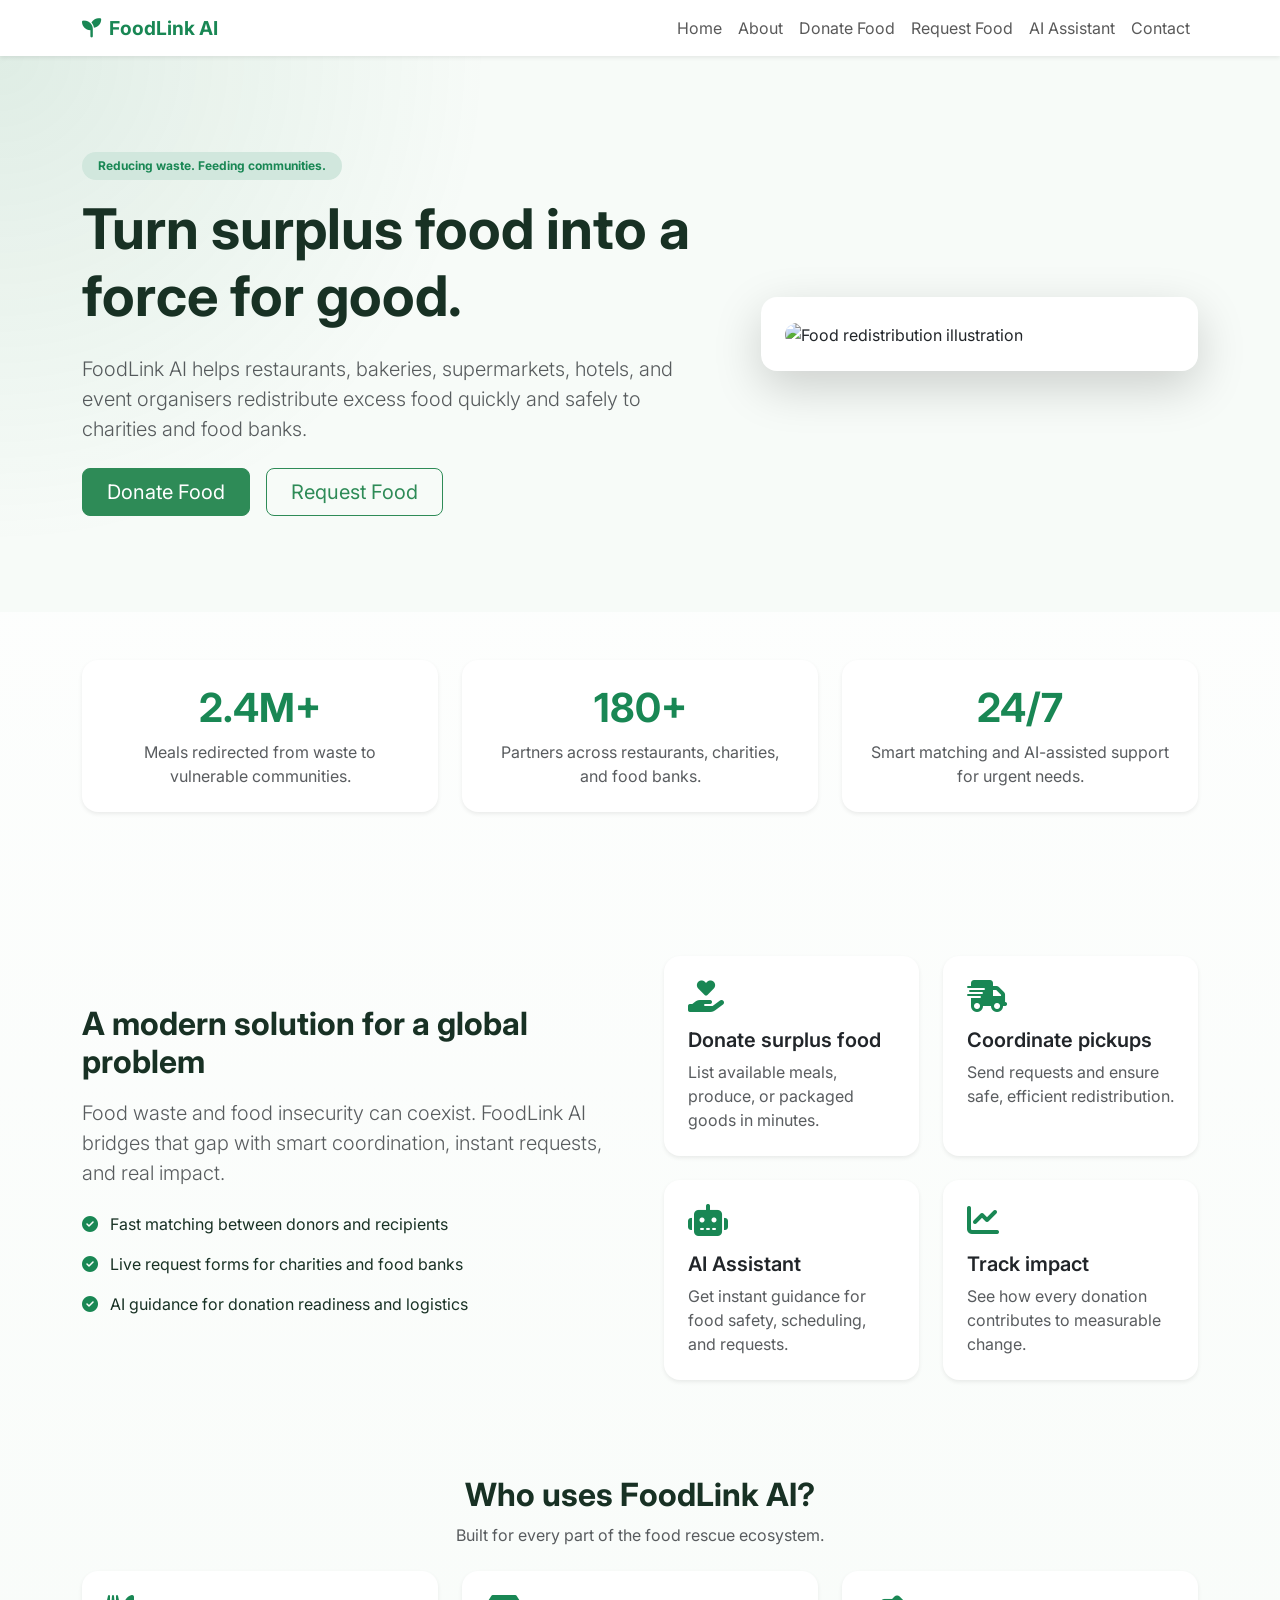
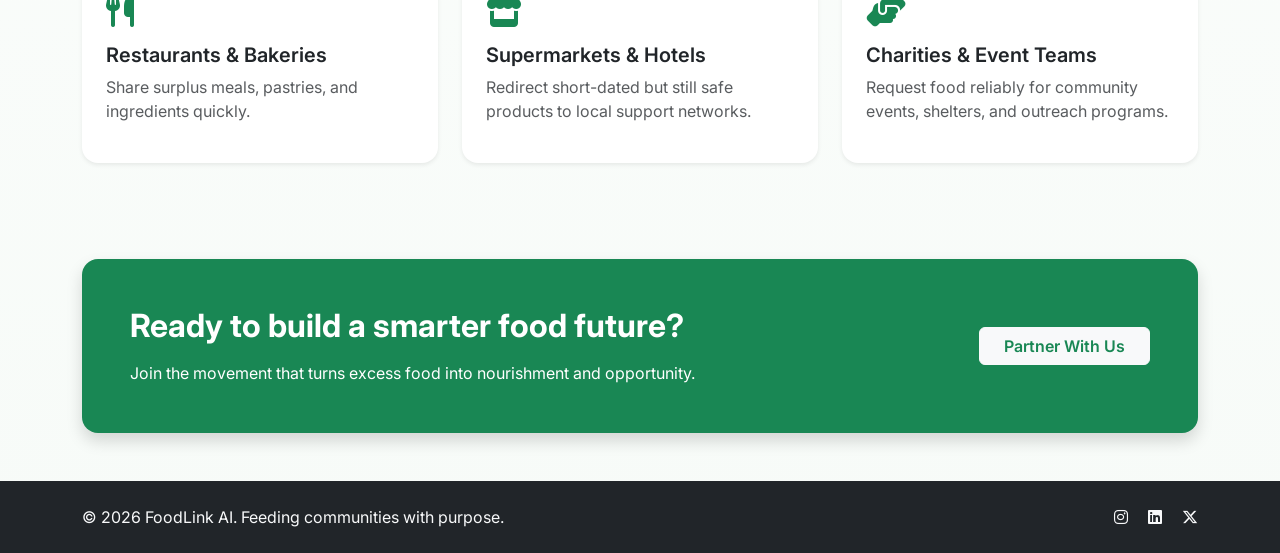
==== index.html @ a80600c2 "Website Created" ====
<!DOCTYPE html>
<html lang="en">
  <head>
    <meta charset="UTF-8" />
    <meta name="viewport" content="width=device-width, initial-scale=1.0" />
    <title>FoodLink AI | Smart Food Redistribution</title>
    <meta
      name="description"
      content="FoodLink AI connects surplus food providers with charities and food banks through a smart, modern redistribution platform."
    />
    <link href="https://cdn.jsdelivr.net/npm/bootstrap@5.3.3/dist/css/bootstrap.min.css" rel="stylesheet" />
    <link rel="stylesheet" href="https://cdnjs.cloudflare.com/ajax/libs/font-awesome/6.5.2/css/all.min.css" />
    <link href="https://fonts.googleapis.com/css2?family=Inter:wght@400;500;600;700;800&display=swap" rel="stylesheet" />
    <link rel="stylesheet" href="assets/css/styles.css" />
  </head>
  <body>
    <nav class="navbar navbar-expand-lg navbar-light bg-white shadow-sm sticky-top">
      <div class="container">
        <a class="navbar-brand fw-bold text-success" href="index.html">
          <i class="fa-solid fa-seedling me-2"></i>FoodLink AI
        </a>
        <button class="navbar-toggler" type="button" data-bs-toggle="collapse" data-bs-target="#navbarNav">
          <span class="navbar-toggler-icon"></span>
        </button>
        <div class="collapse navbar-collapse" id="navbarNav">
          <ul class="navbar-nav ms-auto">
            <li class="nav-item"><a class="nav-link" href="index.html">Home</a></li>
            <li class="nav-item"><a class="nav-link" href="about.html">About</a></li>
            <li class="nav-item"><a class="nav-link" href="donate.html">Donate Food</a></li>
            <li class="nav-item"><a class="nav-link" href="request.html">Request Food</a></li>
            <li class="nav-item"><a class="nav-link" href="ai-assistant.html">AI Assistant</a></li>
            <li class="nav-item"><a class="nav-link" href="contact.html">Contact</a></li>
          </ul>
        </div>
      </div>
    </nav>

    <header class="hero-section py-5">
      <div class="container py-5">
        <div class="row align-items-center g-5">
          <div class="col-lg-7">
            <span class="badge rounded-pill bg-success-subtle text-success px-3 py-2 mb-3">Reducing waste. Feeding communities.</span>
            <h1 class="display-4 fw-bold mb-4">Turn surplus food into a force for good.</h1>
            <p class="lead text-muted mb-4">
              FoodLink AI helps restaurants, bakeries, supermarkets, hotels, and event organisers redistribute excess food quickly and safely to charities and food banks.
            </p>
            <div class="d-flex flex-wrap gap-3">
              <a class="btn btn-success btn-lg px-4" href="donate.html">Donate Food</a>
              <a class="btn btn-outline-success btn-lg px-4" href="request.html">Request Food</a>
            </div>
          </div>
          <div class="col-lg-5">
            <div class="card shadow-lg border-0 rounded-4">
              <div class="card-body p-4">
                <img src="https://images.unsplash.com/photo-1547592180-85f173990554?auto=format&fit=crop&w=900&q=80" alt="Food redistribution illustration" class="img-fluid rounded-4" />
              </div>
            </div>
          </div>
        </div>
      </div>
    </header>

    <main>
      <section class="container py-5">
        <div class="row text-center g-4 mb-5">
          <div class="col-md-4">
            <div class="card h-100 border-0 shadow-sm rounded-4">
              <div class="card-body p-4">
                <h3 class="fw-bold display-6 text-success">2.4M+</h3>
                <p class="text-muted mb-0">Meals redirected from waste to vulnerable communities.</p>
              </div>
            </div>
          </div>
          <div class="col-md-4">
            <div class="card h-100 border-0 shadow-sm rounded-4">
              <div class="card-body p-4">
                <h3 class="fw-bold display-6 text-success">180+</h3>
                <p class="text-muted mb-0">Partners across restaurants, charities, and food banks.</p>
              </div>
            </div>
          </div>
          <div class="col-md-4">
            <div class="card h-100 border-0 shadow-sm rounded-4">
              <div class="card-body p-4">
                <h3 class="fw-bold display-6 text-success">24/7</h3>
                <p class="text-muted mb-0">Smart matching and AI-assisted support for urgent needs.</p>
              </div>
            </div>
          </div>
        </div>
      </section>

      <section class="container py-5">
        <div class="row align-items-center g-5">
          <div class="col-lg-6">
            <h2 class="fw-bold mb-3">A modern solution for a global problem</h2>
            <p class="text-muted lead">
              Food waste and food insecurity can coexist. FoodLink AI bridges that gap with smart coordination, instant requests, and real impact.
            </p>
            <ul class="list-unstyled mt-4">
              <li class="mb-3"><i class="fa-solid fa-circle-check text-success me-2"></i> Fast matching between donors and recipients</li>
              <li class="mb-3"><i class="fa-solid fa-circle-check text-success me-2"></i> Live request forms for charities and food banks</li>
              <li class="mb-3"><i class="fa-solid fa-circle-check text-success me-2"></i> AI guidance for donation readiness and logistics</li>
            </ul>
          </div>
          <div class="col-lg-6">
            <div class="row g-4">
              <div class="col-sm-6">
                <div class="card h-100 border-0 shadow-sm rounded-4">
                  <div class="card-body p-4">
                    <i class="fa-solid fa-hand-holding-heart fa-2x text-success mb-3"></i>
                    <h5 class="fw-semibold">Donate surplus food</h5>
                    <p class="text-muted mb-0">List available meals, produce, or packaged goods in minutes.</p>
                  </div>
                </div>
              </div>
              <div class="col-sm-6">
                <div class="card h-100 border-0 shadow-sm rounded-4">
                  <div class="card-body p-4">
                    <i class="fa-solid fa-truck-fast fa-2x text-success mb-3"></i>
                    <h5 class="fw-semibold">Coordinate pickups</h5>
                    <p class="text-muted mb-0">Send requests and ensure safe, efficient redistribution.</p>
                  </div>
                </div>
              </div>
              <div class="col-sm-6">
                <div class="card h-100 border-0 shadow-sm rounded-4">
                  <div class="card-body p-4">
                    <i class="fa-solid fa-robot fa-2x text-success mb-3"></i>
                    <h5 class="fw-semibold">AI Assistant</h5>
                    <p class="text-muted mb-0">Get instant guidance for food safety, scheduling, and requests.</p>
                  </div>
                </div>
              </div>
              <div class="col-sm-6">
                <div class="card h-100 border-0 shadow-sm rounded-4">
                  <div class="card-body p-4">
                    <i class="fa-solid fa-chart-line fa-2x text-success mb-3"></i>
                    <h5 class="fw-semibold">Track impact</h5>
                    <p class="text-muted mb-0">See how every donation contributes to measurable change.</p>
                  </div>
                </div>
              </div>
            </div>
          </div>
        </div>
      </section>

      <section class="container py-5">
        <div class="text-center mb-4">
          <h2 class="fw-bold">Who uses FoodLink AI?</h2>
          <p class="text-muted">Built for every part of the food rescue ecosystem.</p>
        </div>
        <div class="row g-4">
          <div class="col-md-4">
            <div class="card h-100 border-0 shadow-sm rounded-4">
              <div class="card-body p-4">
                <i class="fa-solid fa-utensils fa-2x text-success mb-3"></i>
                <h5 class="fw-semibold">Restaurants & Bakeries</h5>
                <p class="text-muted">Share surplus meals, pastries, and ingredients quickly.</p>
              </div>
            </div>
          </div>
          <div class="col-md-4">
            <div class="card h-100 border-0 shadow-sm rounded-4">
              <div class="card-body p-4">
                <i class="fa-solid fa-store fa-2x text-success mb-3"></i>
                <h5 class="fw-semibold">Supermarkets & Hotels</h5>
                <p class="text-muted">Redirect short-dated but still safe products to local support networks.</p>
              </div>
            </div>
          </div>
          <div class="col-md-4">
            <div class="card h-100 border-0 shadow-sm rounded-4">
              <div class="card-body p-4">
                <i class="fa-solid fa-handshake-angle fa-2x text-success mb-3"></i>
                <h5 class="fw-semibold">Charities & Event Teams</h5>
                <p class="text-muted">Request food reliably for community events, shelters, and outreach programs.</p>
              </div>
            </div>
          </div>
        </div>
      </section>

      <section class="container py-5">
        <div class="card shadow rounded-4 border-0 bg-success text-white p-4 p-lg-5">
          <div class="row align-items-center g-4">
            <div class="col-lg-8">
              <h2 class="fw-bold mb-3">Ready to build a smarter food future?</h2>
              <p class="mb-0">Join the movement that turns excess food into nourishment and opportunity.</p>
            </div>
            <div class="col-lg-4 text-lg-end">
              <a class="btn btn-light text-success fw-semibold px-4" href="contact.html">Partner With Us</a>
            </div>
          </div>
        </div>
      </section>
    </main>

    <footer class="bg-dark text-light py-4">
      <div class="container d-flex flex-column flex-md-row justify-content-between align-items-center gap-2">
        <p class="mb-0">© <span id="year"></span> FoodLink AI. Feeding communities with purpose.</p>
        <div>
          <a href="https://www.instagram.com" class="text-light me-3"><i class="fa-brands fa-instagram"></i></a>
          <a href="https://www.linkedin.com" class="text-light me-3"><i class="fa-brands fa-linkedin"></i></a>
          <a href="https://www.x.com" class="text-light"><i class="fa-brands fa-x-twitter"></i></a>
        </div>
      </div>
    </footer>

    <script src="https://cdn.jsdelivr.net/npm/bootstrap@5.3.3/dist/js/bootstrap.bundle.min.js"></script>
    <script src="assets/js/main.js"></script>
  </body>
</html>
---- assets/css/styles.css ----
:root {
  --primary: #2e8b57;
  --primary-dark: #1f6a42;
  --bg: #f7fbf8;
  --text: #183124;
}

body {
  font-family: 'Inter', sans-serif;
  color: var(--text);
  background: linear-gradient(180deg, #ffffff 0%, var(--bg) 100%);
}

.navbar-brand {
  font-size: 1.2rem;
}

.hero-section {
  background: radial-gradient(circle at top left, rgba(46, 139, 87, 0.12), transparent 35%), var(--bg);
}

.btn-success {
  background-color: var(--primary);
  border-color: var(--primary);
}

.btn-success:hover {
  background-color: var(--primary-dark);
  border-color: var(--primary-dark);
}

.btn-outline-success {
  color: var(--primary);
  border-color: var(--primary);
}

.btn-outline-success:hover {
  background-color: var(--primary);
  color: white;
}

.card {
  transition: transform 0.2s ease, box-shadow 0.2s ease;
}

.card:hover {
  transform: translateY(-4px);
  box-shadow: 0 0.8rem 1.5rem rgba(0, 0, 0, 0.08) !important;
}

.chat-messages {
  min-height: 300px;
  background: #f9fcfa;
  border-radius: 1rem;
  padding: 1rem;
}

.message {
  margin-bottom: 0.75rem;
  padding: 0.75rem 1rem;
  border-radius: 0.9rem;
  max-width: 85%;
}

.message.assistant {
  background: #e9f8ef;
  color: var(--text);
}

.message.user {
  background: var(--primary);
  color: white;
  margin-left: auto;
}
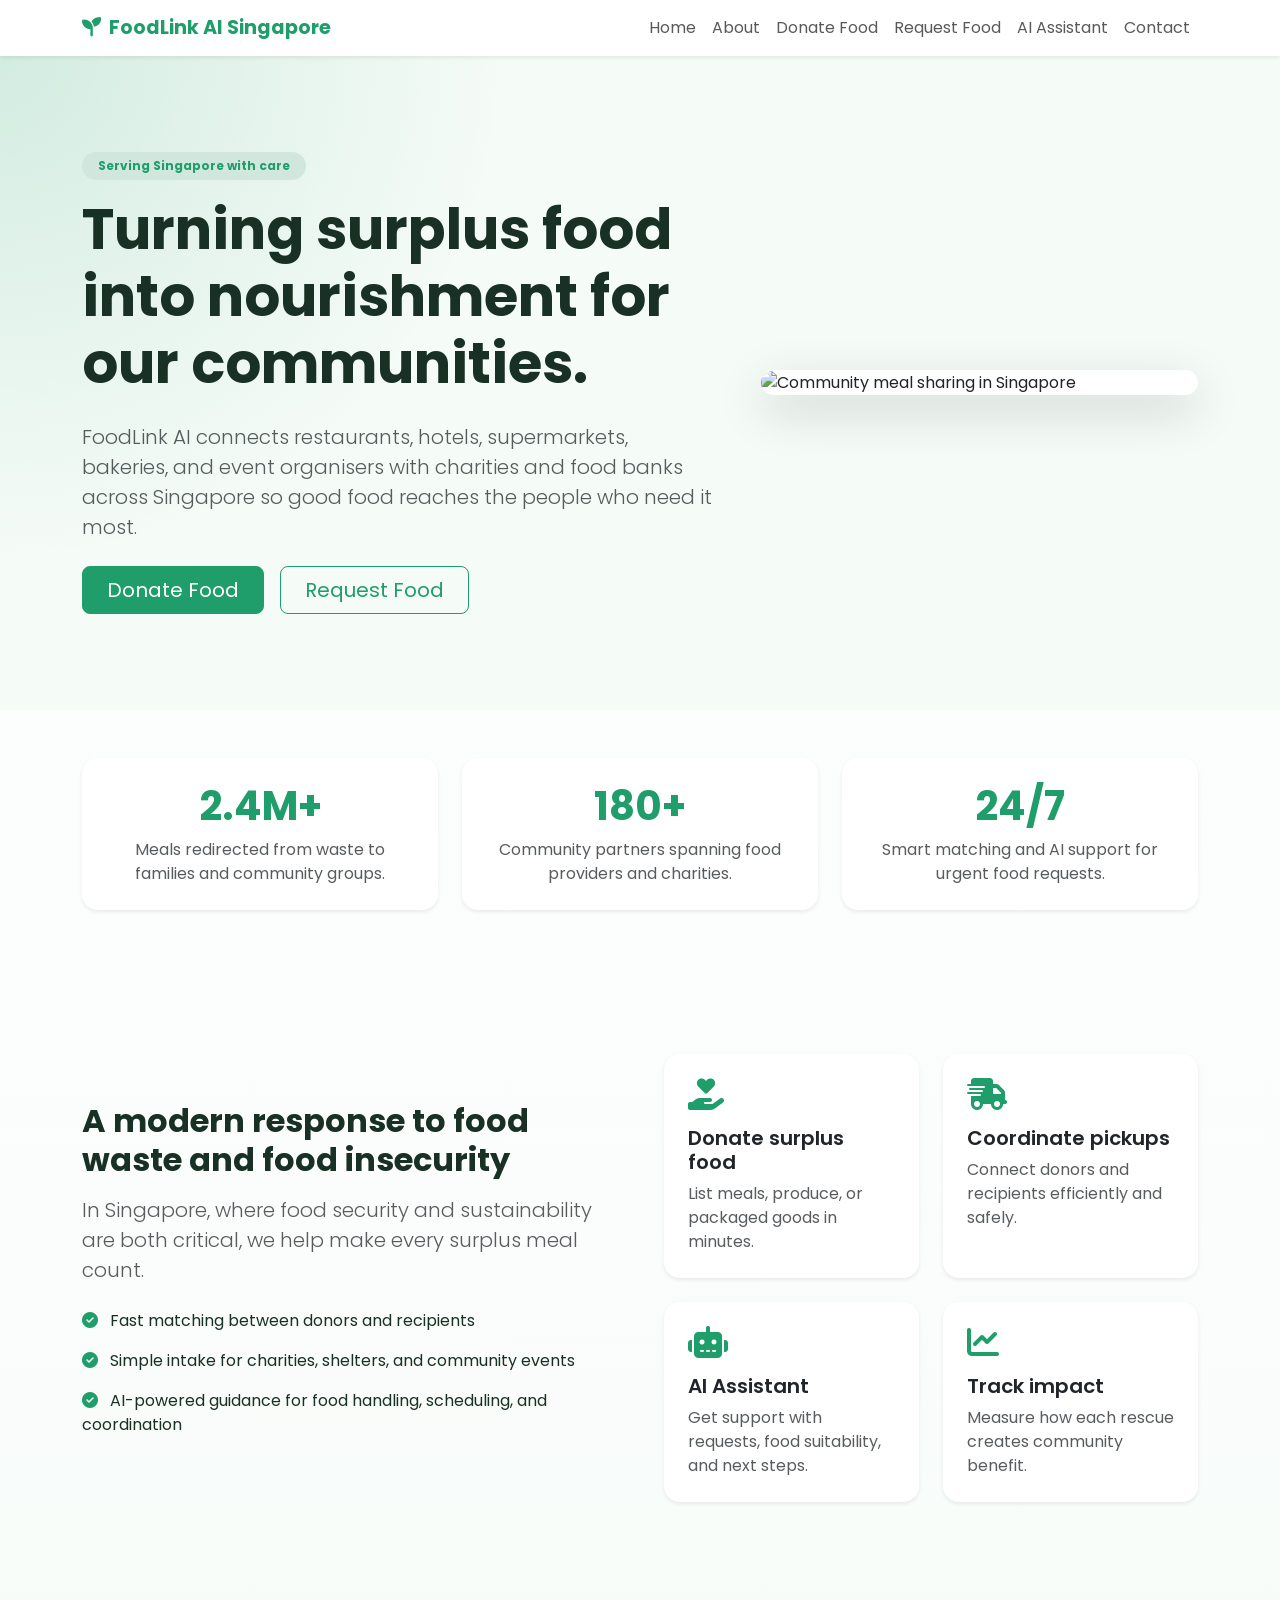
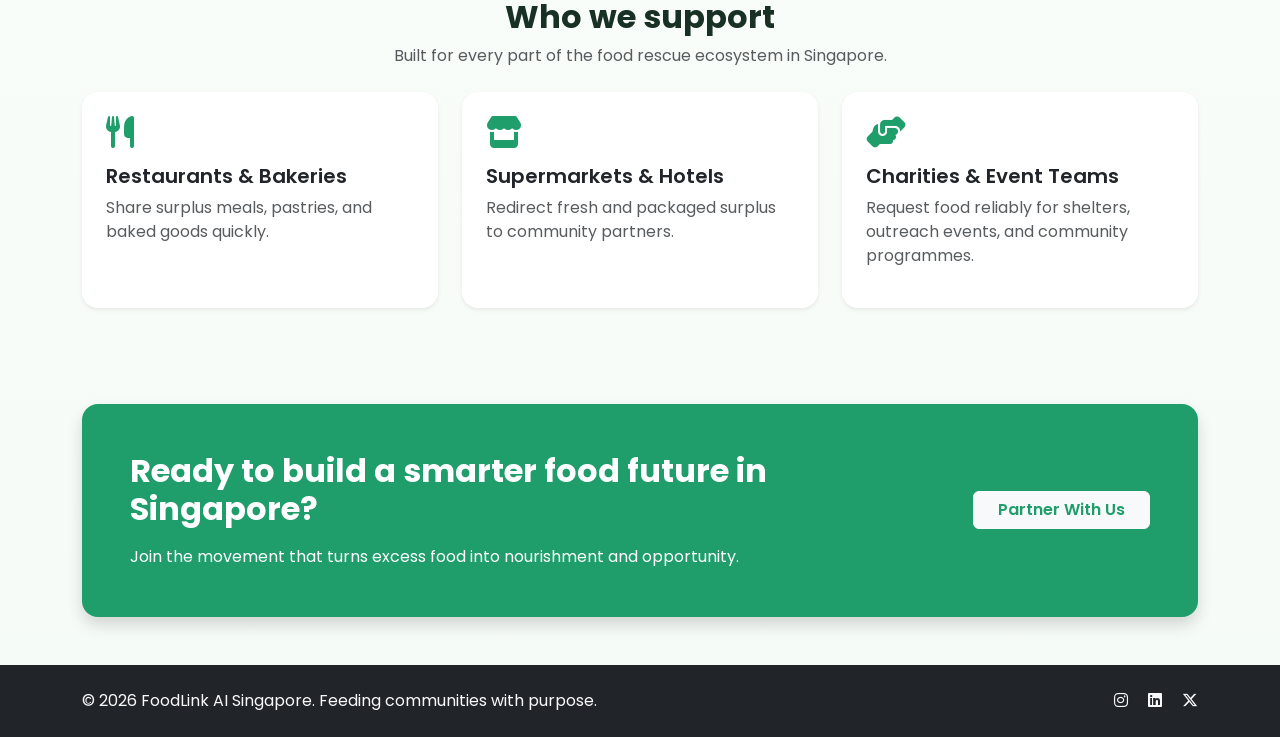
==== commit a52fd476: "Made changes to website" ====
--- a/index.html
+++ b/index.html
@@ -3,21 +3,21 @@
   <head>
     <meta charset="UTF-8" />
     <meta name="viewport" content="width=device-width, initial-scale=1.0" />
-    <title>FoodLink AI | Smart Food Redistribution</title>
+    <title>FoodLink AI | Smart Food Redistribution in Singapore</title>
     <meta
       name="description"
-      content="FoodLink AI connects surplus food providers with charities and food banks through a smart, modern redistribution platform."
+      content="FoodLink AI helps Singapore communities redirect surplus food to families, shelters, and charities with speed and care."
     />
     <link href="https://cdn.jsdelivr.net/npm/bootstrap@5.3.3/dist/css/bootstrap.min.css" rel="stylesheet" />
     <link rel="stylesheet" href="https://cdnjs.cloudflare.com/ajax/libs/font-awesome/6.5.2/css/all.min.css" />
-    <link href="https://fonts.googleapis.com/css2?family=Inter:wght@400;500;600;700;800&display=swap" rel="stylesheet" />
+    <link href="https://fonts.googleapis.com/css2?family=Poppins:wght@300;400;500;600;700;800&display=swap" rel="stylesheet" />
     <link rel="stylesheet" href="assets/css/styles.css" />
   </head>
   <body>
     <nav class="navbar navbar-expand-lg navbar-light bg-white shadow-sm sticky-top">
       <div class="container">
         <a class="navbar-brand fw-bold text-success" href="index.html">
-          <i class="fa-solid fa-seedling me-2"></i>FoodLink AI
+          <i class="fa-solid fa-seedling me-2"></i>FoodLink AI Singapore
         </a>
         <button class="navbar-toggler" type="button" data-bs-toggle="collapse" data-bs-target="#navbarNav">
           <span class="navbar-toggler-icon"></span>
@@ -39,10 +39,10 @@
       <div class="container py-5">
         <div class="row align-items-center g-5">
           <div class="col-lg-7">
-            <span class="badge rounded-pill bg-success-subtle text-success px-3 py-2 mb-3">Reducing waste. Feeding communities.</span>
-            <h1 class="display-4 fw-bold mb-4">Turn surplus food into a force for good.</h1>
+            <span class="badge rounded-pill bg-success-subtle text-success px-3 py-2 mb-3">Serving Singapore with care</span>
+            <h1 class="display-4 fw-bold mb-4">Turning surplus food into nourishment for our communities.</h1>
             <p class="lead text-muted mb-4">
-              FoodLink AI helps restaurants, bakeries, supermarkets, hotels, and event organisers redistribute excess food quickly and safely to charities and food banks.
+              FoodLink AI connects restaurants, hotels, supermarkets, bakeries, and event organisers with charities and food banks across Singapore so good food reaches the people who need it most.
             </p>
             <div class="d-flex flex-wrap gap-3">
               <a class="btn btn-success btn-lg px-4" href="donate.html">Donate Food</a>
@@ -50,9 +50,9 @@
             </div>
           </div>
           <div class="col-lg-5">
-            <div class="card shadow-lg border-0 rounded-4">
-              <div class="card-body p-4">
-                <img src="https://images.unsplash.com/photo-1547592180-85f173990554?auto=format&fit=crop&w=900&q=80" alt="Food redistribution illustration" class="img-fluid rounded-4" />
+            <div class="card shadow-lg border-0 rounded-4 hero-card">
+              <div class="card-body p-0">
+                <img src="https://images.unsplash.com/photo-1482049016688-2d3e1b311543?auto=format&fit=crop&w=1000&q=80" alt="Community meal sharing in Singapore" class="img-fluid rounded-4" />
               </div>
             </div>
           </div>
@@ -67,7 +67,7 @@
             <div class="card h-100 border-0 shadow-sm rounded-4">
               <div class="card-body p-4">
                 <h3 class="fw-bold display-6 text-success">2.4M+</h3>
-                <p class="text-muted mb-0">Meals redirected from waste to vulnerable communities.</p>
+                <p class="text-muted mb-0">Meals redirected from waste to families and community groups.</p>
               </div>
             </div>
           </div>
@@ -75,7 +75,7 @@
             <div class="card h-100 border-0 shadow-sm rounded-4">
               <div class="card-body p-4">
                 <h3 class="fw-bold display-6 text-success">180+</h3>
-                <p class="text-muted mb-0">Partners across restaurants, charities, and food banks.</p>
+                <p class="text-muted mb-0">Community partners spanning food providers and charities.</p>
               </div>
             </div>
           </div>
@@ -83,7 +83,7 @@
             <div class="card h-100 border-0 shadow-sm rounded-4">
               <div class="card-body p-4">
                 <h3 class="fw-bold display-6 text-success">24/7</h3>
-                <p class="text-muted mb-0">Smart matching and AI-assisted support for urgent needs.</p>
+                <p class="text-muted mb-0">Smart matching and AI support for urgent food requests.</p>
               </div>
             </div>
           </div>
@@ -93,14 +93,14 @@
       <section class="container py-5">
         <div class="row align-items-center g-5">
           <div class="col-lg-6">
-            <h2 class="fw-bold mb-3">A modern solution for a global problem</h2>
+            <h2 class="fw-bold mb-3">A modern response to food waste and food insecurity</h2>
             <p class="text-muted lead">
-              Food waste and food insecurity can coexist. FoodLink AI bridges that gap with smart coordination, instant requests, and real impact.
+              In Singapore, where food security and sustainability are both critical, we help make every surplus meal count.
             </p>
             <ul class="list-unstyled mt-4">
               <li class="mb-3"><i class="fa-solid fa-circle-check text-success me-2"></i> Fast matching between donors and recipients</li>
-              <li class="mb-3"><i class="fa-solid fa-circle-check text-success me-2"></i> Live request forms for charities and food banks</li>
-              <li class="mb-3"><i class="fa-solid fa-circle-check text-success me-2"></i> AI guidance for donation readiness and logistics</li>
+              <li class="mb-3"><i class="fa-solid fa-circle-check text-success me-2"></i> Simple intake for charities, shelters, and community events</li>
+              <li class="mb-3"><i class="fa-solid fa-circle-check text-success me-2"></i> AI-powered guidance for food handling, scheduling, and coordination</li>
             </ul>
           </div>
           <div class="col-lg-6">
@@ -110,7 +110,7 @@
                   <div class="card-body p-4">
                     <i class="fa-solid fa-hand-holding-heart fa-2x text-success mb-3"></i>
                     <h5 class="fw-semibold">Donate surplus food</h5>
-                    <p class="text-muted mb-0">List available meals, produce, or packaged goods in minutes.</p>
+                    <p class="text-muted mb-0">List meals, produce, or packaged goods in minutes.</p>
                   </div>
                 </div>
               </div>
@@ -119,7 +119,7 @@
                   <div class="card-body p-4">
                     <i class="fa-solid fa-truck-fast fa-2x text-success mb-3"></i>
                     <h5 class="fw-semibold">Coordinate pickups</h5>
-                    <p class="text-muted mb-0">Send requests and ensure safe, efficient redistribution.</p>
+                    <p class="text-muted mb-0">Connect donors and recipients efficiently and safely.</p>
                   </div>
                 </div>
               </div>
@@ -128,7 +128,7 @@
                   <div class="card-body p-4">
                     <i class="fa-solid fa-robot fa-2x text-success mb-3"></i>
                     <h5 class="fw-semibold">AI Assistant</h5>
-                    <p class="text-muted mb-0">Get instant guidance for food safety, scheduling, and requests.</p>
+                    <p class="text-muted mb-0">Get support with requests, food suitability, and next steps.</p>
                   </div>
                 </div>
               </div>
@@ -137,7 +137,7 @@
                   <div class="card-body p-4">
                     <i class="fa-solid fa-chart-line fa-2x text-success mb-3"></i>
                     <h5 class="fw-semibold">Track impact</h5>
-                    <p class="text-muted mb-0">See how every donation contributes to measurable change.</p>
+                    <p class="text-muted mb-0">Measure how each rescue creates community benefit.</p>
                   </div>
                 </div>
               </div>
@@ -148,8 +148,8 @@
 
       <section class="container py-5">
         <div class="text-center mb-4">
-          <h2 class="fw-bold">Who uses FoodLink AI?</h2>
-          <p class="text-muted">Built for every part of the food rescue ecosystem.</p>
+          <h2 class="fw-bold">Who we support</h2>
+          <p class="text-muted">Built for every part of the food rescue ecosystem in Singapore.</p>
         </div>
         <div class="row g-4">
           <div class="col-md-4">
@@ -157,7 +157,7 @@
               <div class="card-body p-4">
                 <i class="fa-solid fa-utensils fa-2x text-success mb-3"></i>
                 <h5 class="fw-semibold">Restaurants & Bakeries</h5>
-                <p class="text-muted">Share surplus meals, pastries, and ingredients quickly.</p>
+                <p class="text-muted">Share surplus meals, pastries, and baked goods quickly.</p>
               </div>
             </div>
           </div>
@@ -166,7 +166,7 @@
               <div class="card-body p-4">
                 <i class="fa-solid fa-store fa-2x text-success mb-3"></i>
                 <h5 class="fw-semibold">Supermarkets & Hotels</h5>
-                <p class="text-muted">Redirect short-dated but still safe products to local support networks.</p>
+                <p class="text-muted">Redirect fresh and packaged surplus to community partners.</p>
               </div>
             </div>
           </div>
@@ -175,7 +175,7 @@
               <div class="card-body p-4">
                 <i class="fa-solid fa-handshake-angle fa-2x text-success mb-3"></i>
                 <h5 class="fw-semibold">Charities & Event Teams</h5>
-                <p class="text-muted">Request food reliably for community events, shelters, and outreach programs.</p>
+                <p class="text-muted">Request food reliably for shelters, outreach events, and community programmes.</p>
               </div>
             </div>
           </div>
@@ -186,7 +186,7 @@
         <div class="card shadow rounded-4 border-0 bg-success text-white p-4 p-lg-5">
           <div class="row align-items-center g-4">
             <div class="col-lg-8">
-              <h2 class="fw-bold mb-3">Ready to build a smarter food future?</h2>
+              <h2 class="fw-bold mb-3">Ready to build a smarter food future in Singapore?</h2>
               <p class="mb-0">Join the movement that turns excess food into nourishment and opportunity.</p>
             </div>
             <div class="col-lg-4 text-lg-end">
@@ -199,7 +199,7 @@
 
     <footer class="bg-dark text-light py-4">
       <div class="container d-flex flex-column flex-md-row justify-content-between align-items-center gap-2">
-        <p class="mb-0">© <span id="year"></span> FoodLink AI. Feeding communities with purpose.</p>
+        <p class="mb-0">© <span id="year"></span> FoodLink AI Singapore. Feeding communities with purpose.</p>
         <div>
           <a href="https://www.instagram.com" class="text-light me-3"><i class="fa-brands fa-instagram"></i></a>
           <a href="https://www.linkedin.com" class="text-light me-3"><i class="fa-brands fa-linkedin"></i></a>
--- a/assets/css/styles.css
+++ b/assets/css/styles.css
@@ -1,12 +1,14 @@
 :root {
-  --primary: #2e8b57;
-  --primary-dark: #1f6a42;
-  --bg: #f7fbf8;
+  --primary: #1f9d6b;
+  --primary-dark: #14724f;
+  --accent: #ff7b54;
+  --deep: #123b2b;
+  --bg: #f5fbf7;
   --text: #183124;
 }
 
 body {
-  font-family: 'Inter', sans-serif;
+  font-family: 'Poppins', sans-serif;
   color: var(--text);
   background: linear-gradient(180deg, #ffffff 0%, var(--bg) 100%);
 }
@@ -16,7 +18,12 @@
 }
 
 .hero-section {
-  background: radial-gradient(circle at top left, rgba(46, 139, 87, 0.12), transparent 35%), var(--bg);
+  background: radial-gradient(circle at top left, rgba(31, 157, 107, 0.16), transparent 35%), var(--bg);
+}
+
+.hero-card img {
+  height: 420px;
+  object-fit: cover;
 }
 
 .btn-success {
@@ -72,3 +79,17 @@
   color: white;
   margin-left: auto;
 }
+
+.form-control:focus,
+.form-select:focus {
+  border-color: var(--primary);
+  box-shadow: 0 0 0 0.2rem rgba(31, 157, 107, 0.2);
+}
+
+.bg-success {
+  background-color: var(--primary) !important;
+}
+
+.text-success {
+  color: var(--primary) !important;
+}
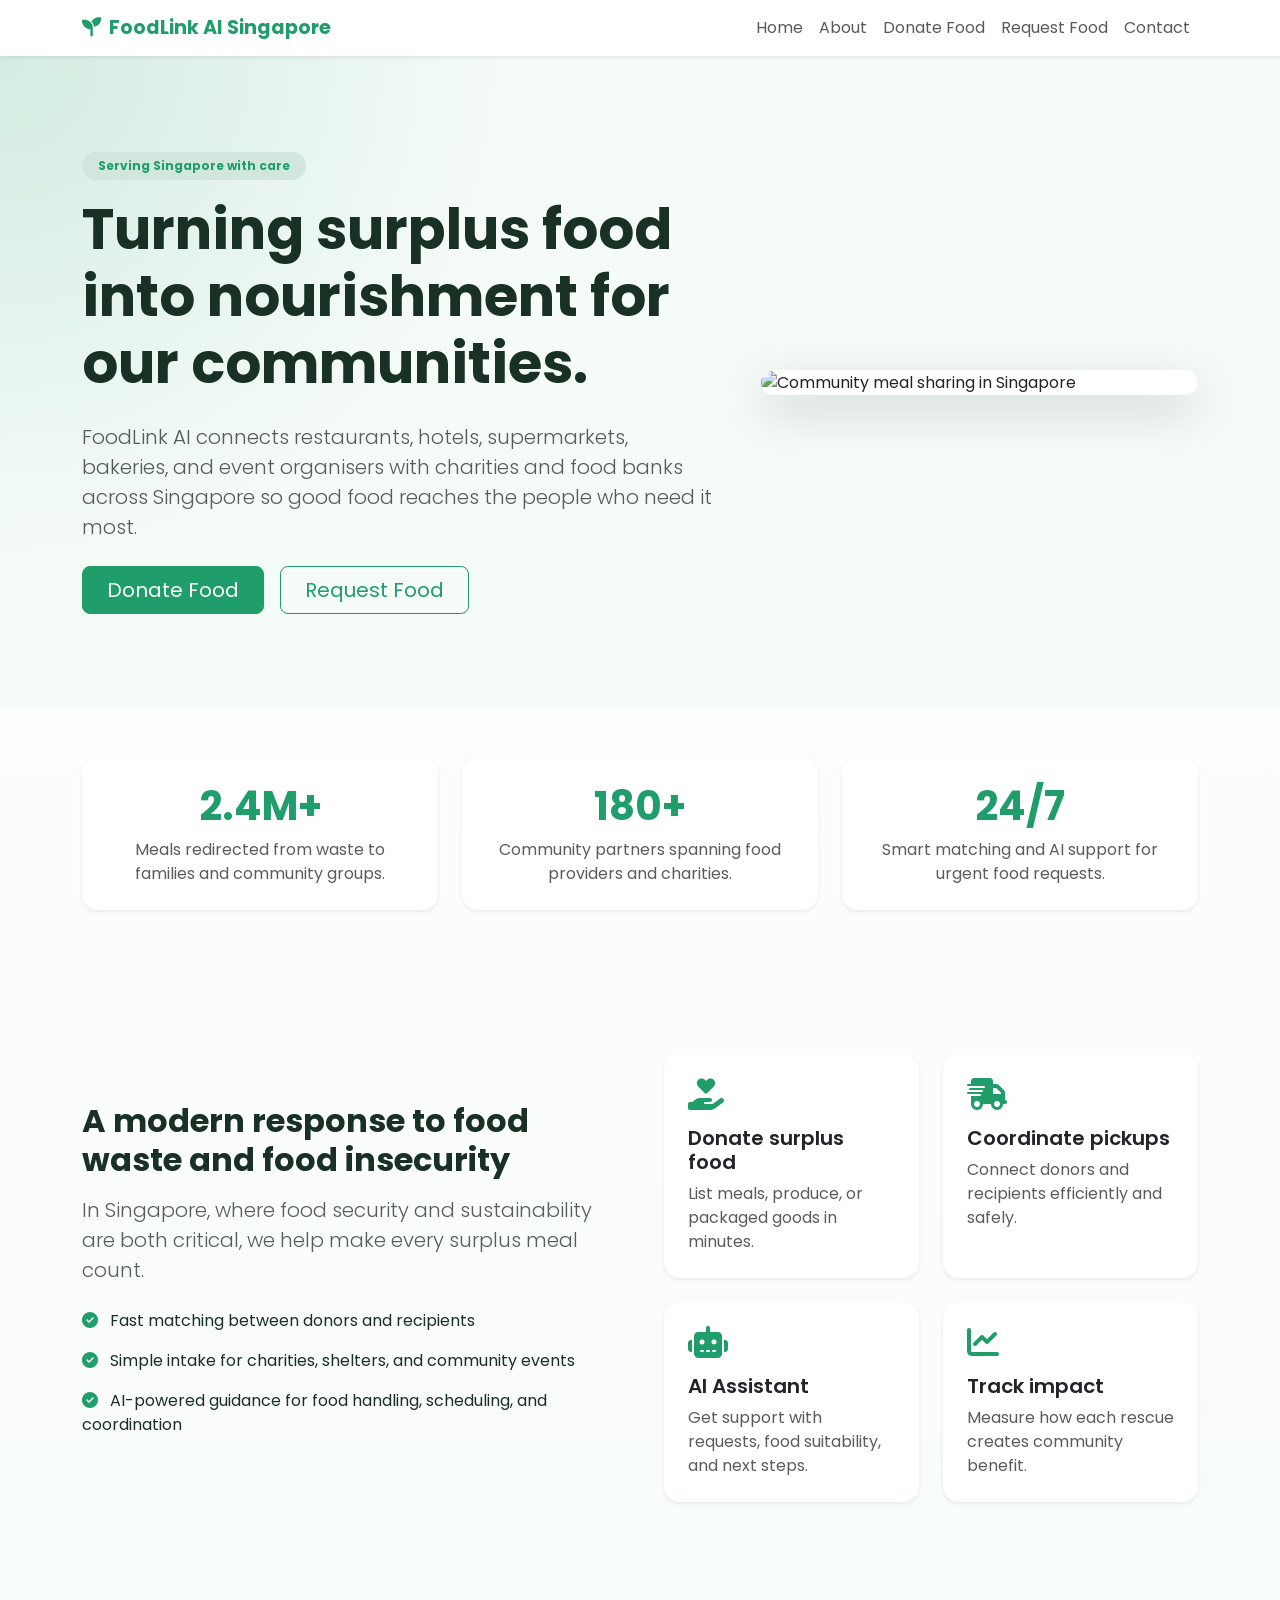
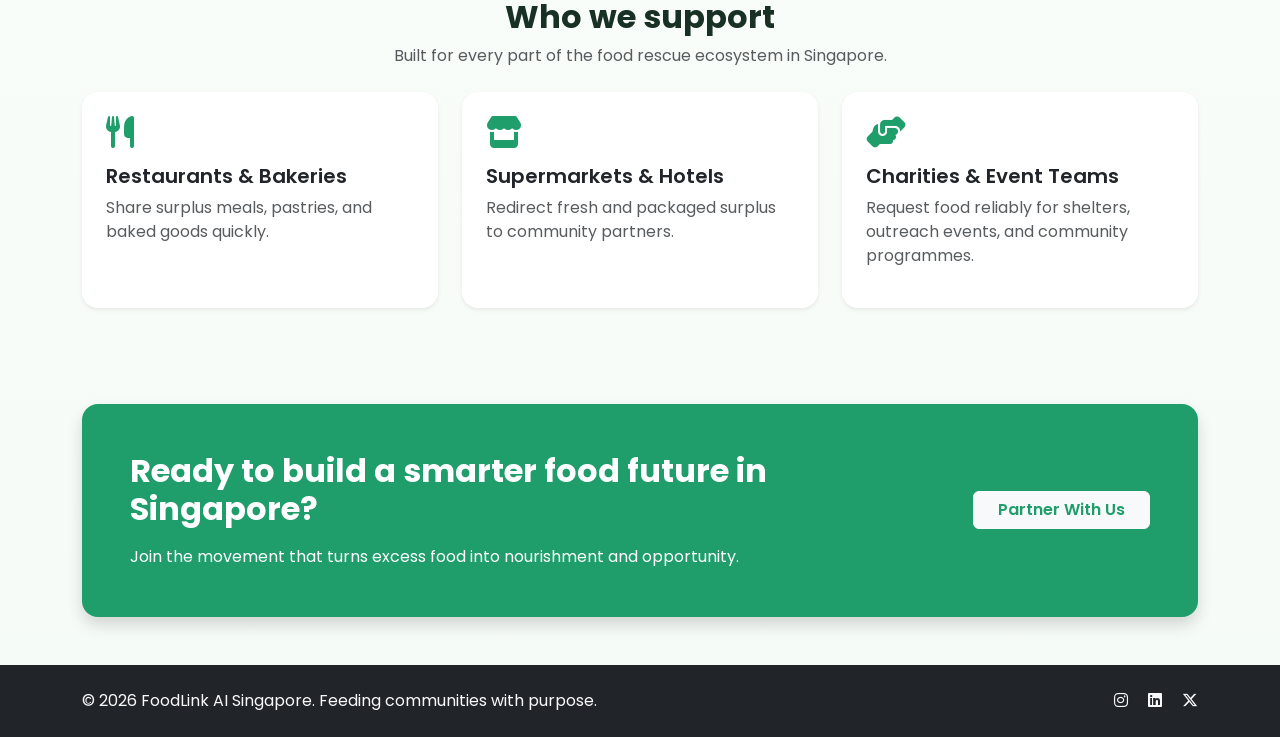
==== commit f0091ceb: "updated website" ====
--- a/index.html
+++ b/index.html
@@ -28,7 +28,6 @@
             <li class="nav-item"><a class="nav-link" href="about.html">About</a></li>
             <li class="nav-item"><a class="nav-link" href="donate.html">Donate Food</a></li>
             <li class="nav-item"><a class="nav-link" href="request.html">Request Food</a></li>
-            <li class="nav-item"><a class="nav-link" href="ai-assistant.html">AI Assistant</a></li>
             <li class="nav-item"><a class="nav-link" href="contact.html">Contact</a></li>
           </ul>
         </div>
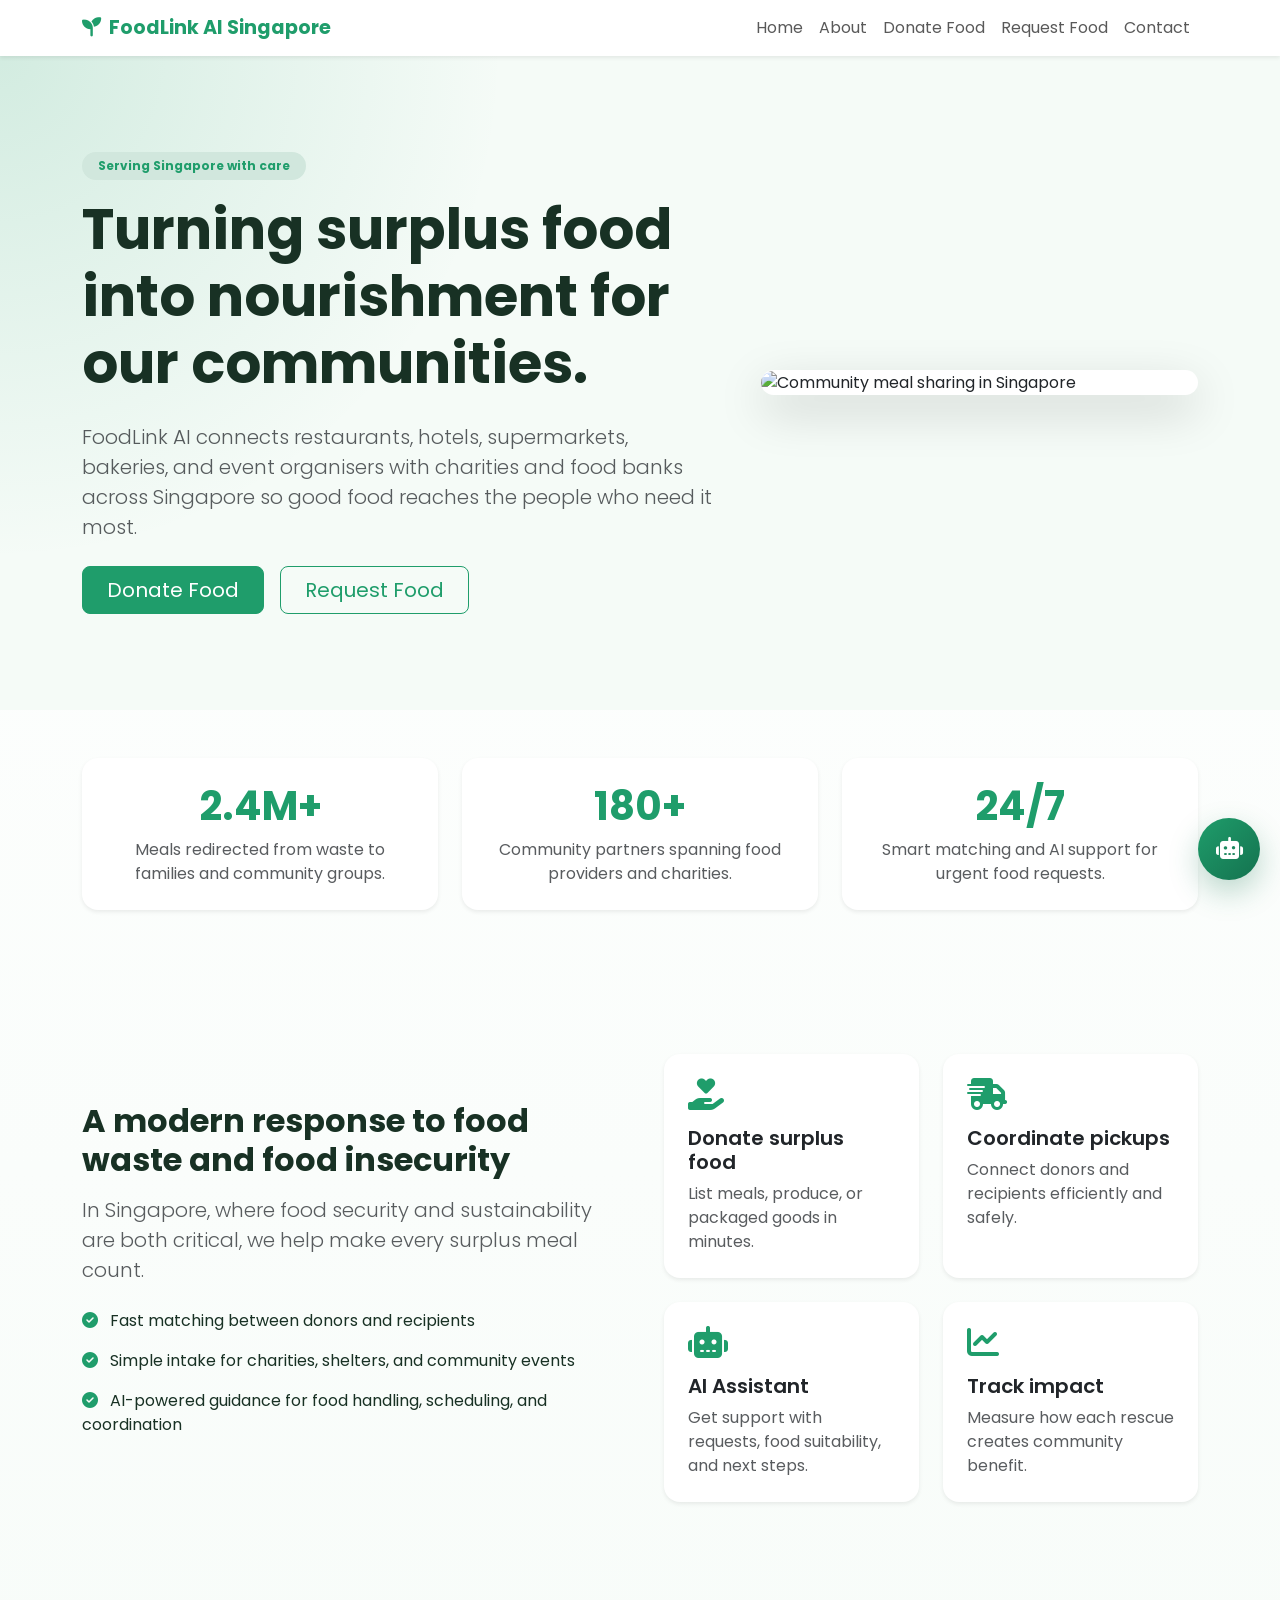
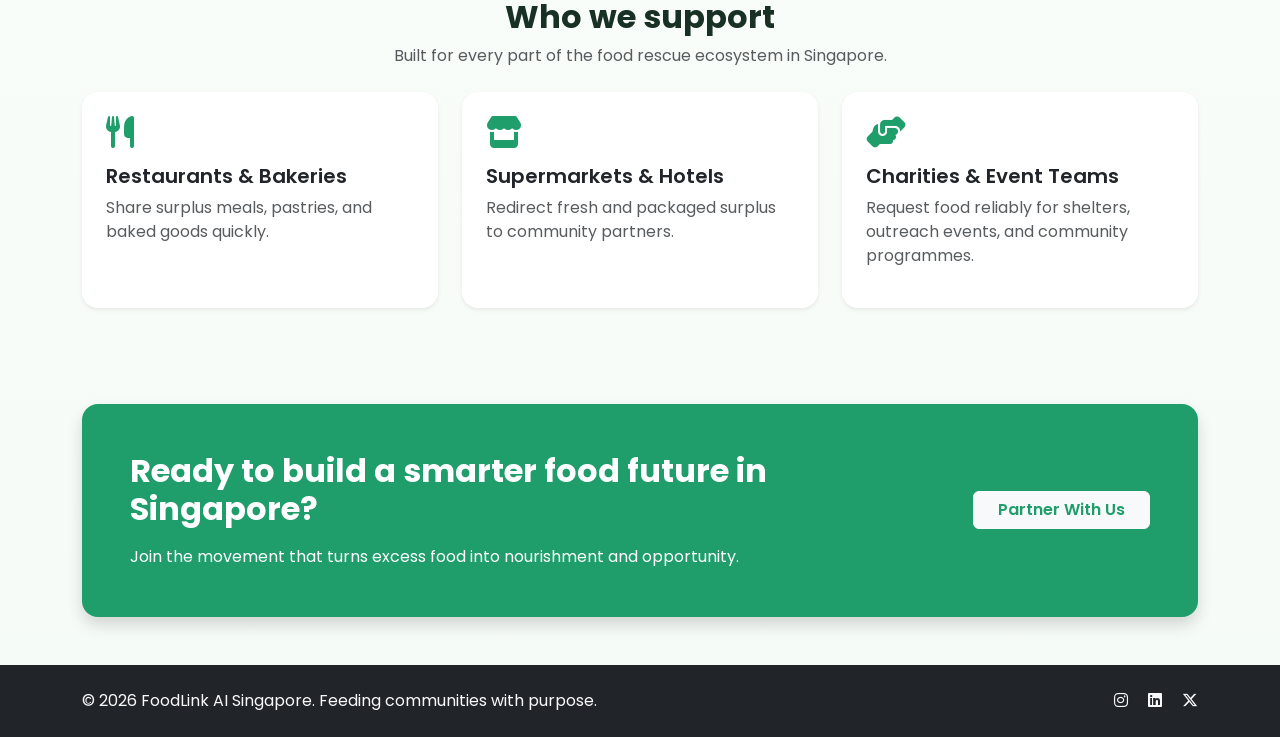
==== commit 5a0f7fc2: "Updated the website" ====
--- a/index.html
+++ b/index.html
@@ -209,5 +209,6 @@
 
     <script src="https://cdn.jsdelivr.net/npm/bootstrap@5.3.3/dist/js/bootstrap.bundle.min.js"></script>
     <script src="assets/js/main.js"></script>
+    <script src="assets/js/assistant.js"></script>
   </body>
 </html>
--- a/assets/css/styles.css
+++ b/assets/css/styles.css
@@ -93,3 +93,129 @@
 .text-success {
   color: var(--primary) !important;
 }
+
+.floating-assistant {
+  position: fixed;
+  right: 1.25rem;
+  bottom: 1.25rem;
+  z-index: 1100;
+}
+
+.floating-assistant__toggle {
+  width: 62px;
+  height: 62px;
+  border: none;
+  border-radius: 50%;
+  background: linear-gradient(135deg, var(--primary) 0%, var(--primary-dark) 100%);
+  color: white;
+  box-shadow: 0 12px 30px rgba(20, 114, 79, 0.28);
+  display: flex;
+  align-items: center;
+  justify-content: center;
+  font-size: 1.35rem;
+  transition: transform 0.2s ease, box-shadow 0.2s ease;
+}
+
+.floating-assistant__toggle:hover {
+  transform: translateY(-2px);
+  box-shadow: 0 16px 34px rgba(20, 114, 79, 0.32);
+}
+
+.floating-assistant__panel {
+  position: absolute;
+  right: 0;
+  bottom: calc(100% + 0.8rem);
+  width: min(360px, calc(100vw - 2rem));
+  max-height: min(72vh, 520px);
+  border-radius: 1.2rem;
+  background: white;
+  box-shadow: 0 16px 40px rgba(18, 59, 43, 0.16);
+  overflow: hidden;
+  display: none;
+  flex-direction: column;
+}
+
+.floating-assistant.is-open .floating-assistant__panel {
+  display: flex;
+}
+
+.floating-assistant__header {
+  background: linear-gradient(135deg, rgba(31, 157, 107, 0.14), rgba(31, 157, 107, 0.06));
+  padding: 0.9rem 1rem;
+  border-bottom: 1px solid #e5f2ea;
+}
+
+.floating-assistant__messages {
+  flex: 1;
+  overflow-y: auto;
+  padding: 1rem;
+  background: #fcfefc;
+}
+
+.floating-assistant__messages .message {
+  margin-bottom: 0.7rem;
+  padding: 0.7rem 0.85rem;
+  border-radius: 0.9rem;
+  max-width: 90%;
+  font-size: 0.95rem;
+}
+
+.floating-assistant__messages .message.assistant {
+  background: #e9f8ef;
+  color: var(--text);
+}
+
+.floating-assistant__messages .message.user {
+  background: var(--primary);
+  color: white;
+  margin-left: auto;
+}
+
+.floating-assistant__input-row {
+  display: flex;
+  gap: 0.5rem;
+  padding: 0.8rem;
+  border-top: 1px solid #e5f2ea;
+  background: white;
+}
+
+.floating-assistant__input {
+  flex: 1;
+  border: 1px solid #dbeee4;
+  border-radius: 999px;
+  padding: 0.65rem 0.9rem;
+  outline: none;
+}
+
+.floating-assistant__input:focus {
+  border-color: var(--primary);
+  box-shadow: 0 0 0 0.2rem rgba(31, 157, 107, 0.2);
+}
+
+.floating-assistant__send {
+  border: none;
+  border-radius: 999px;
+  background: var(--primary);
+  color: white;
+  padding: 0.65rem 0.95rem;
+}
+
+.floating-assistant__send:hover {
+  background: var(--primary-dark);
+}
+
+@media (max-width: 576px) {
+  .floating-assistant {
+    right: 0.8rem;
+    bottom: 0.8rem;
+  }
+
+  .floating-assistant__toggle {
+    width: 56px;
+    height: 56px;
+  }
+
+  .floating-assistant__panel {
+    width: min(92vw, 350px);
+  }
+}
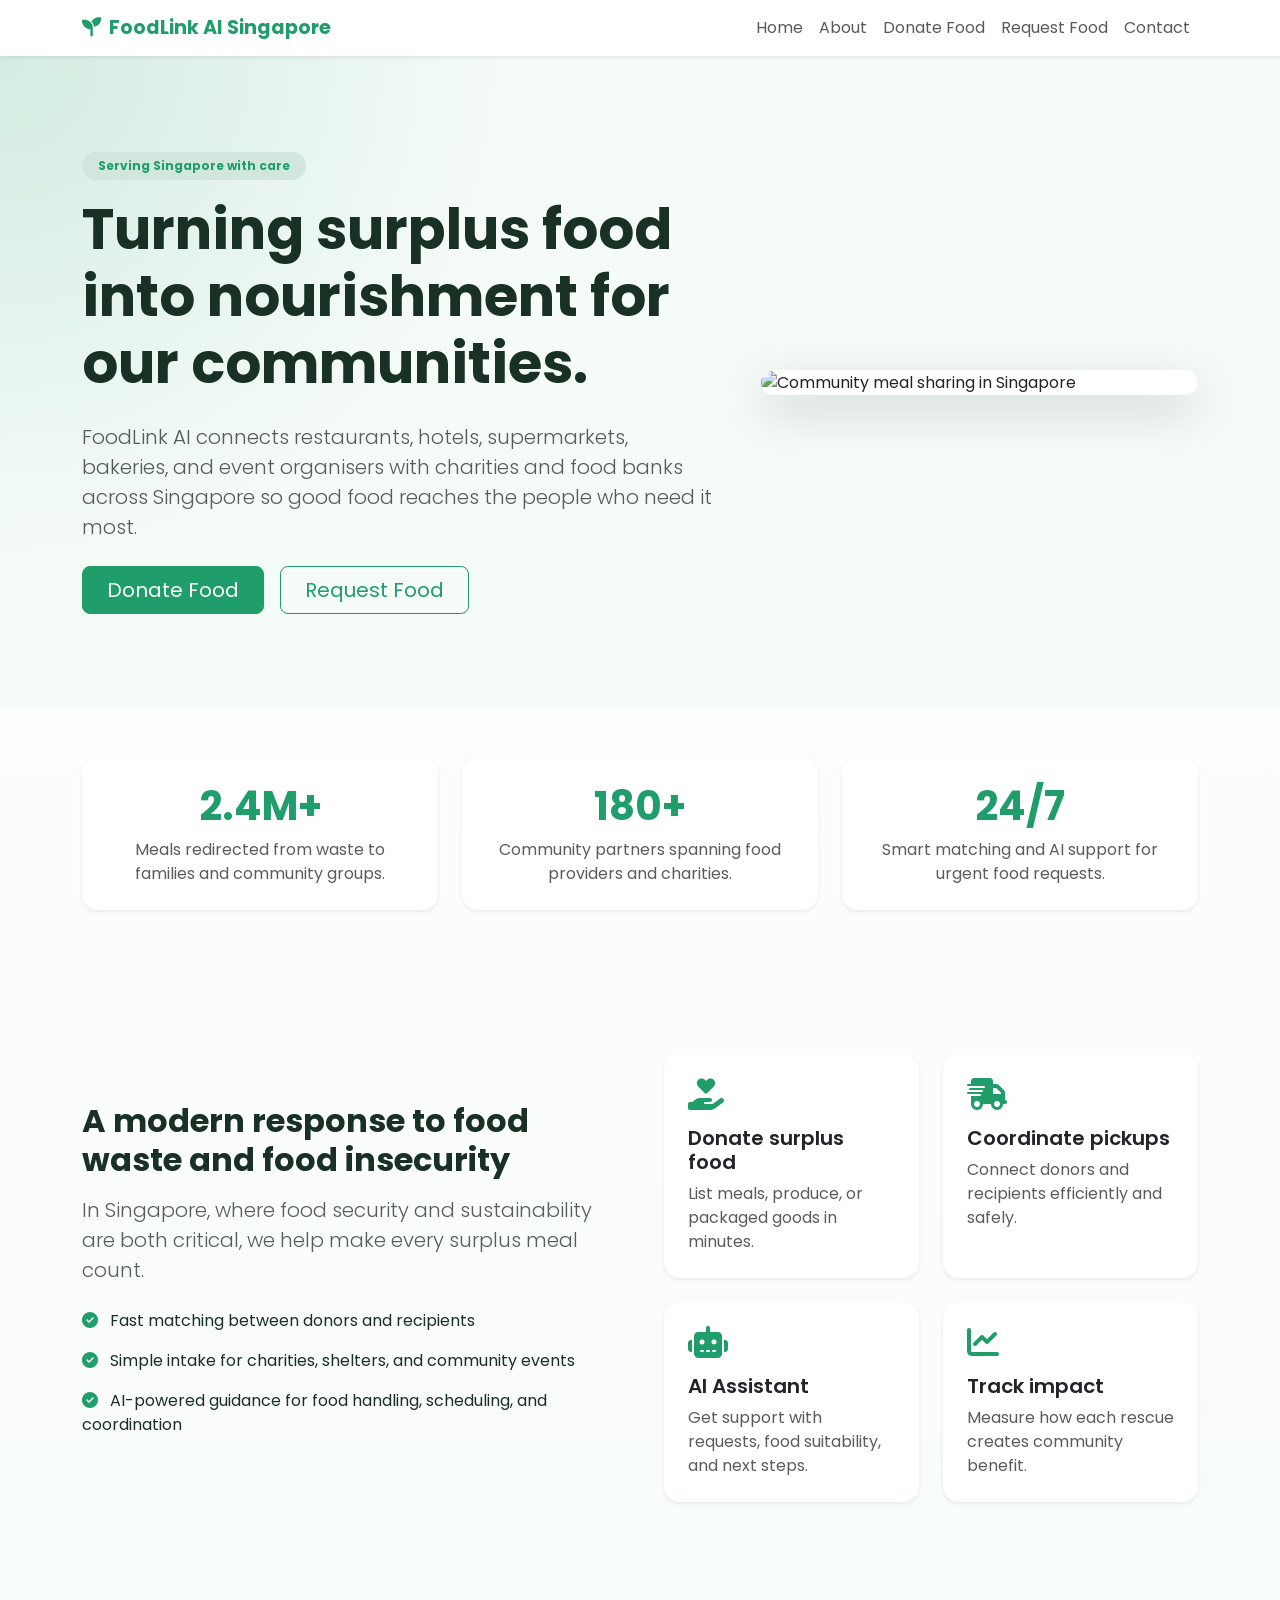
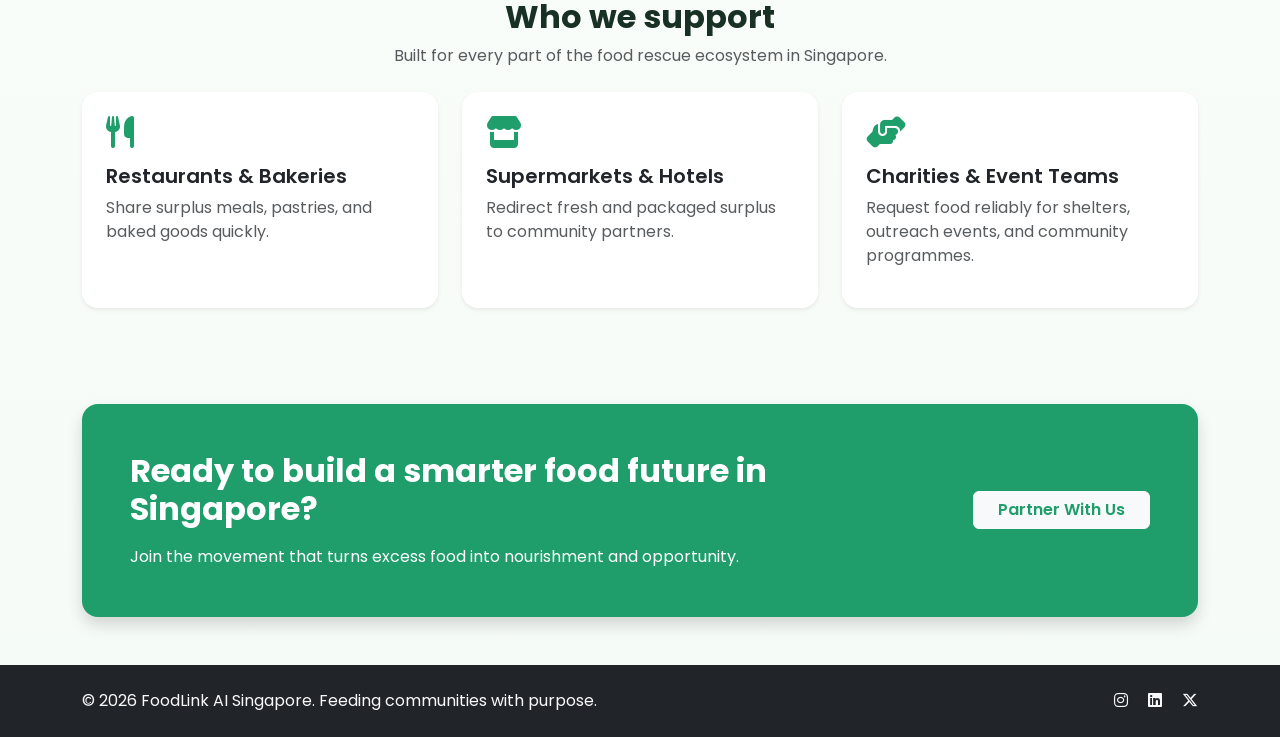
==== commit 1fe32064: "added botpress chatbot" ====
--- a/index.html
+++ b/index.html
@@ -210,5 +210,14 @@
     <script src="https://cdn.jsdelivr.net/npm/bootstrap@5.3.3/dist/js/bootstrap.bundle.min.js"></script>
     <script src="assets/js/main.js"></script>
     <script src="assets/js/assistant.js"></script>
+         <script src="https://cdn.jsdelivr.net/npm/bootstrap@5.3.3/dist/js/bootstrap.bundle.min.js"></script>
+
+    <script src="assets/js/main.js"></script>
+
+    <!-- Botpress Webchat -->
+    <script src="https://cdn.botpress.cloud/webchat/v3.6/inject.js"></script>
+    <script src="https://files.bpcontent.cloud/2026/07/12/07/20260712075326-XN4UUXM8.js" defer></script>
+
+  </body>
   </body>
 </html>
--- a/assets/css/styles.css
+++ b/assets/css/styles.css
@@ -218,4 +218,4 @@
   .floating-assistant__panel {
     width: min(92vw, 350px);
   }
-}
+}
